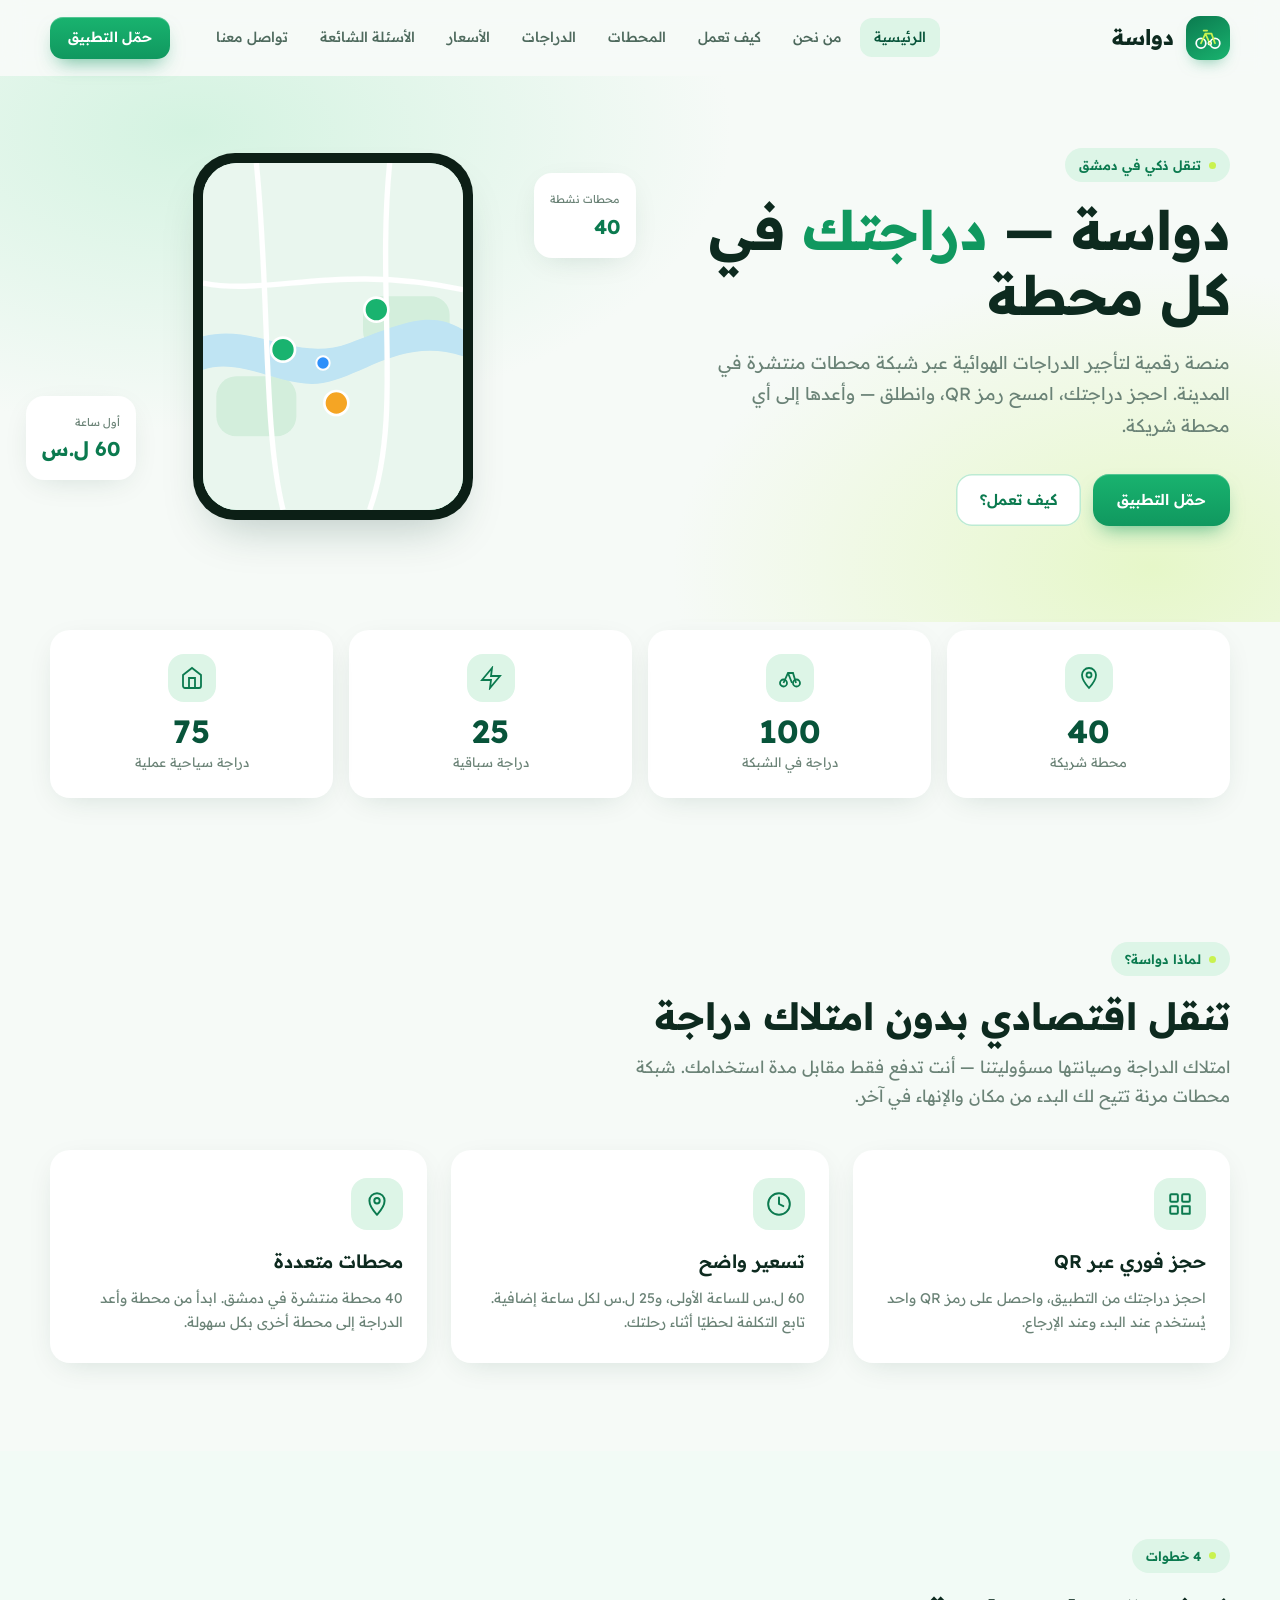
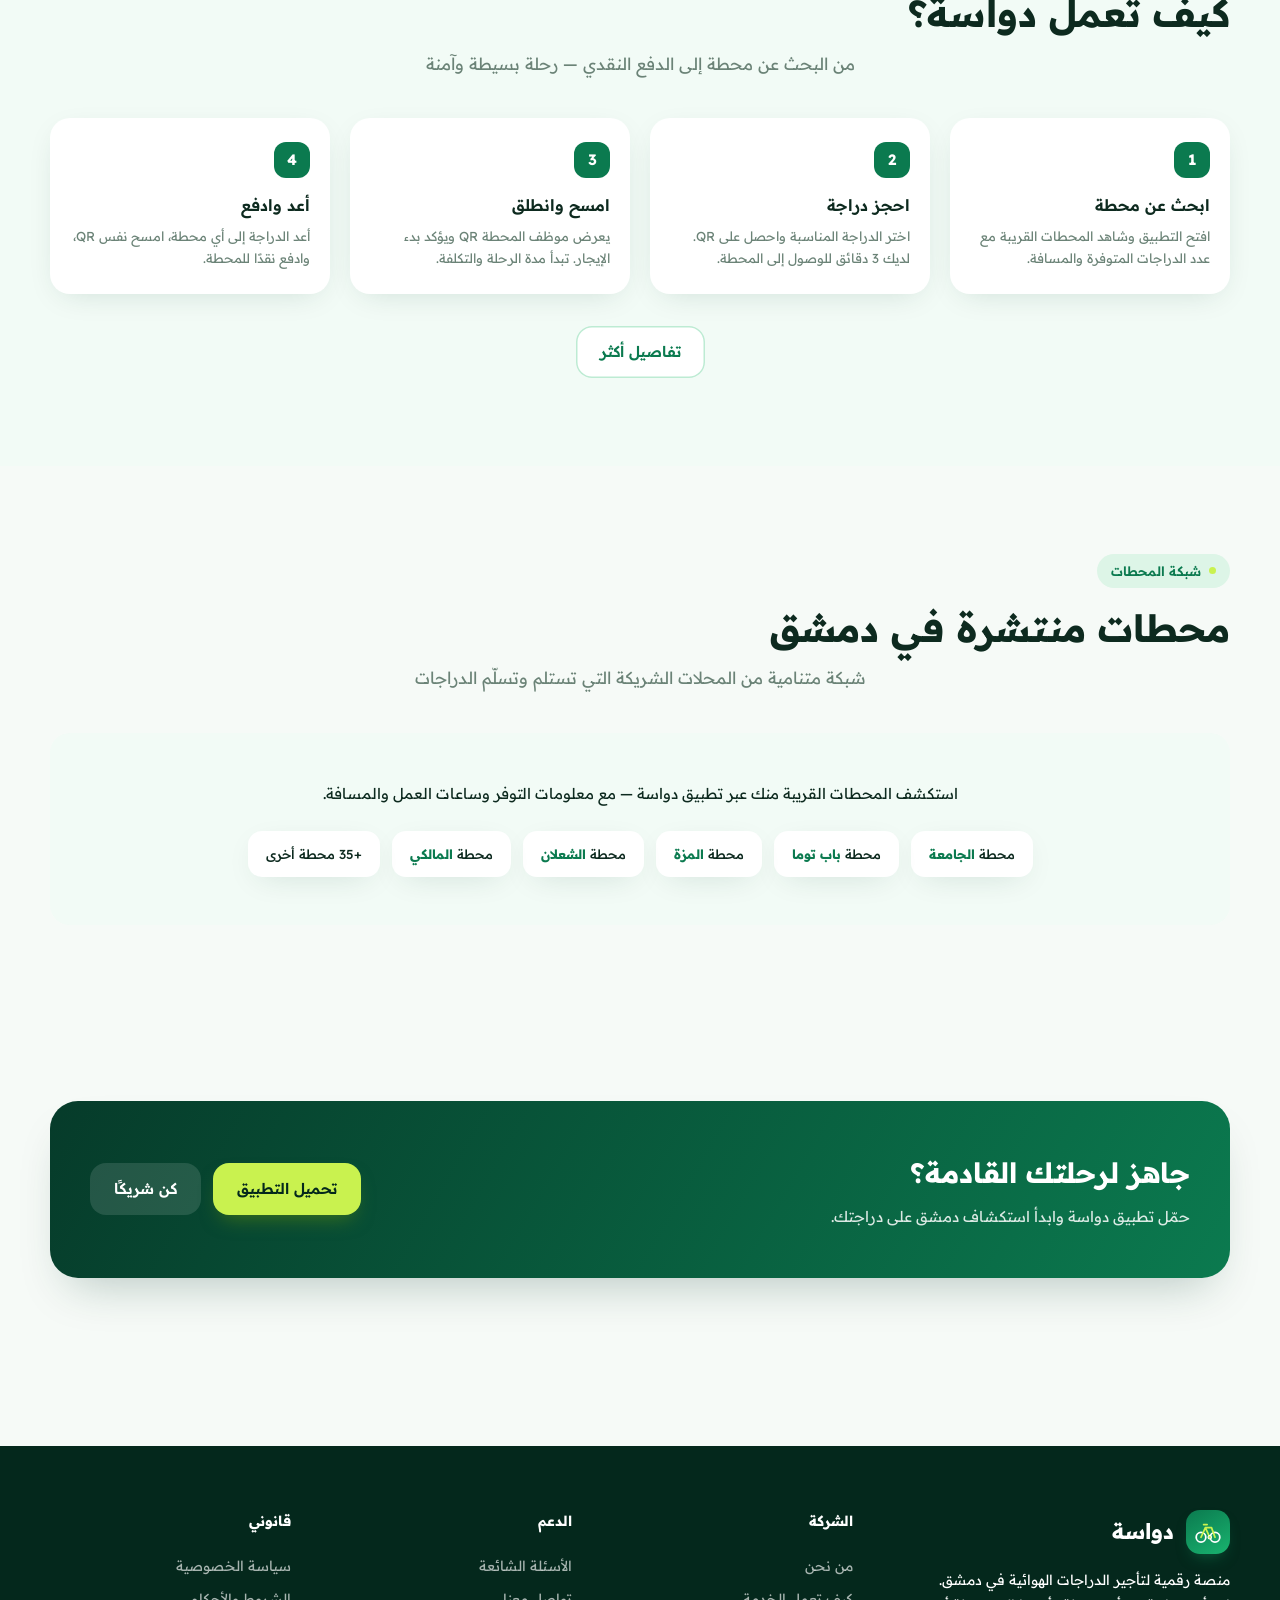
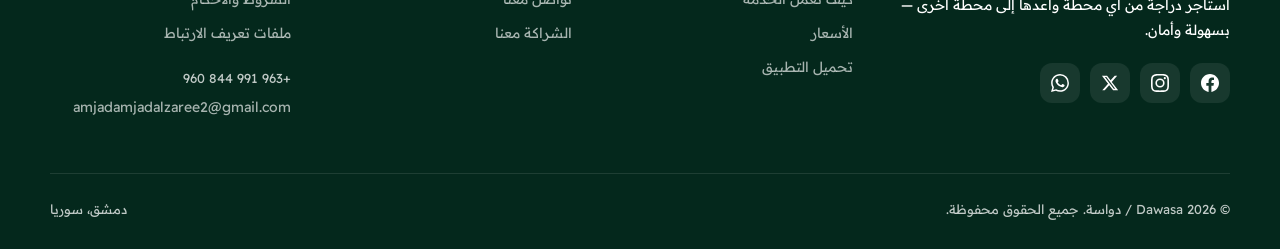
==== index.html @ e288b3dc "feat: bootstrap Dawasa official website - Initialize project structure and tooling - Add base layout" ====
<!DOCTYPE html>
<html lang="ar" dir="rtl">
<head>
<meta charset="UTF-8">
<meta name="viewport" content="width=device-width, initial-scale=1">
<meta name="description" content="دواسة — منصة تأجير الدراجات الهوائية في دمشق. استأجر دراجة من أي محطة وأعدها إلى محطة أخرى.">
<title>دواسة | تأجير الدراجات الهوائية في دمشق</title>
<link rel="preconnect" href="https://fonts.googleapis.com">
<link rel="preconnect" href="https://fonts.gstatic.com" crossorigin>
<link href="https://fonts.googleapis.com/css2?family=Readex+Pro:wght@300;400;500;600;700&display=swap" rel="stylesheet">
<link rel="stylesheet" href="css/style.css">
</head>
<body>
<header class="site-header" id="site-header"></header>
<main>
  <section class="hero">
    <div class="container hero-grid">
      <div>
        <span class="eyebrow"><span class="dot"></span>تنقل ذكي في دمشق</span>
        <h1>دواسة — <em>دراجتك</em> في كل محطة</h1>
        <p class="hero-lead">منصة رقمية لتأجير الدراجات الهوائية عبر شبكة محطات منتشرة في المدينة. احجز دراجتك، امسح رمز QR، وانطلق — وأعدها إلى أي محطة شريكة.</p>
        <div class="btn-group">
          <a href="download.html" class="btn">حمّل التطبيق</a>
          <a href="how-it-works.html" class="btn ghost">كيف تعمل؟</a>
        </div>
      </div>
      <div class="hero-visual">
        <div class="phone-mock">
          <div class="phone-screen">
            <div class="map-preview">
              <svg viewBox="0 0 390 520" preserveAspectRatio="xMidYMid slice">
                <rect width="390" height="520" fill="#E9F6EE"/>
                <g fill="#D3EEDC"><rect x="20" y="320" width="120" height="90" rx="30"/><rect x="240" y="200" width="130" height="80" rx="28"/></g>
                <path d="M0 260 C80 240 140 300 220 270 S340 220 390 250 L390 290 C300 260 240 320 180 330 S60 290 0 310Z" fill="#BFE4F3"/>
                <g stroke="#fff" stroke-width="8" fill="none"><path d="M0 180 C100 200 200 150 390 190"/><path d="M80 0 C100 200 90 400 120 520"/><path d="M280 0 C260 200 300 380 250 520"/></g>
                <circle cx="120" cy="280" r="18" fill="#19B36F" stroke="#fff" stroke-width="4"/>
                <circle cx="260" cy="220" r="18" fill="#19B36F" stroke="#fff" stroke-width="4"/>
                <circle cx="200" cy="360" r="18" fill="#F5A524" stroke="#fff" stroke-width="4"/>
                <circle cx="180" cy="300" r="10" fill="#2E90FA" stroke="#fff" stroke-width="3"/>
              </svg>
            </div>
          </div>
        </div>
        <div class="hero-float top"><small>محطات نشطة</small><b>40</b></div>
        <div class="hero-float bot"><small>أول ساعة</small><b>60 ل.س</b></div>
      </div>
    </div>
  </section>

  <section class="section-sm">
    <div class="container stats-strip">
      <div class="stat-card">
        <div class="ic"><svg viewBox="0 0 24 24"><path d="M12 2C8.13 2 5 5.13 5 9c0 5.25 7 13 7 13s7-7.75 7-13c0-3.87-3.13-7-7-7z"/><circle cx="12" cy="9" r="2.5"/></svg></div>
        <b>40</b><span>محطة شريكة</span>
      </div>
      <div class="stat-card">
        <div class="ic"><svg viewBox="0 0 24 24"><circle cx="5.5" cy="17" r="3.5"/><circle cx="18.5" cy="17" r="3.5"/><path d="M5.5 17 10 7h5l3 10M10 7l4 10"/></svg></div>
        <b>100</b><span>دراجة في الشبكة</span>
      </div>
      <div class="stat-card">
        <div class="ic"><svg viewBox="0 0 24 24"><path d="M13 2 3 14h9l-1 8 10-12h-9l1-8z"/></svg></div>
        <b>25</b><span>دراجة سباقية</span>
      </div>
      <div class="stat-card">
        <div class="ic"><svg viewBox="0 0 24 24"><path d="M3 9l9-7 9 7v11a2 2 0 0 1-2 2H5a2 2 0 0 1-2-2z"/><polyline points="9 22 9 12 15 12 15 22"/></svg></div>
        <b>75</b><span>دراجة سياحية عملية</span>
      </div>
    </div>
  </section>

  <section class="section">
    <div class="container">
      <div class="eyebrow"><span class="dot"></span>لماذا دواسة؟</div>
      <h2 class="section-title">تنقل اقتصادي بدون امتلاك دراجة</h2>
      <p class="section-sub">امتلاك الدراجة وصيانتها مسؤوليتنا — أنت تدفع فقط مقابل مدة استخدامك. شبكة محطات مرنة تتيح لك البدء من مكان والإنهاء في آخر.</p>
      <div class="grid-3">
        <div class="card">
          <div class="ic"><svg viewBox="0 0 24 24"><rect x="3" y="3" width="7" height="7" rx="1"/><rect x="14" y="3" width="7" height="7" rx="1"/><rect x="3" y="14" width="7" height="7" rx="1"/><path d="M14 14h7v7h-7z"/></svg></div>
          <h3>حجز فوري عبر QR</h3>
          <p>احجز دراجتك من التطبيق، واحصل على رمز QR واحد يُستخدم عند البدء وعند الإرجاع.</p>
        </div>
        <div class="card">
          <div class="ic"><svg viewBox="0 0 24 24"><circle cx="12" cy="12" r="10"/><path d="M12 6v6l4 2"/></svg></div>
          <h3>تسعير واضح</h3>
          <p>60 ل.س للساعة الأولى، و25 ل.س لكل ساعة إضافية. تابع التكلفة لحظيًا أثناء رحلتك.</p>
        </div>
        <div class="card">
          <div class="ic"><svg viewBox="0 0 24 24"><path d="M12 2C8.13 2 5 5.13 5 9c0 5.25 7 13 7 13s7-7.75 7-13c0-3.87-3.13-7-7-7z"/><circle cx="12" cy="9" r="2.5"/></svg></div>
          <h3>محطات متعددة</h3>
          <p>40 محطة منتشرة في دمشق. ابدأ من محطة وأعد الدراجة إلى محطة أخرى بكل سهولة.</p>
        </div>
      </div>
    </div>
  </section>

  <section class="section" style="background:var(--g50)">
    <div class="container">
      <div class="eyebrow"><span class="dot"></span>4 خطوات</div>
      <h2 class="section-title">كيف تعمل دواسة؟</h2>
      <p class="section-sub center">من البحث عن محطة إلى الدفع النقدي — رحلة بسيطة وآمنة</p>
      <div class="steps">
        <div class="step"><h3>ابحث عن محطة</h3><p>افتح التطبيق وشاهد المحطات القريبة مع عدد الدراجات المتوفرة والمسافة.</p></div>
        <div class="step"><h3>احجز دراجة</h3><p>اختر الدراجة المناسبة واحصل على QR. لديك 3 دقائق للوصول إلى المحطة.</p></div>
        <div class="step"><h3>امسح وانطلق</h3><p>يعرض موظف المحطة QR ويؤكد بدء الإيجار. تبدأ مدة الرحلة والتكلفة.</p></div>
        <div class="step"><h3>أعد وادفع</h3><p>أعد الدراجة إلى أي محطة، امسح نفس QR، وادفع نقدًا للمحطة.</p></div>
      </div>
      <p style="text-align:center;margin-top:32px"><a href="how-it-works.html" class="btn ghost">تفاصيل أكثر</a></p>
    </div>
  </section>

  <section class="section">
    <div class="container">
      <div class="eyebrow"><span class="dot"></span>شبكة المحطات</div>
      <h2 class="section-title">محطات منتشرة في دمشق</h2>
      <p class="section-sub center">شبكة متنامية من المحلات الشريكة التي تستلم وتسلّم الدراجات</p>
      <div class="map-section">
        <p>استكشف المحطات القريبة منك عبر تطبيق دواسة — مع معلومات التوفر وساعات العمل والمسافة.</p>
        <div class="map-dots">
          <span class="map-dot">محطة <b>الجامعة</b></span>
          <span class="map-dot">محطة <b>باب توما</b></span>
          <span class="map-dot">محطة <b>المزة</b></span>
          <span class="map-dot">محطة <b>الشعلان</b></span>
          <span class="map-dot">محطة <b>المالكي</b></span>
          <span class="map-dot">+35 محطة أخرى</span>
        </div>
      </div>
    </div>
  </section>

  <section class="section">
    <div class="container">
      <div class="cta-band">
        <div>
          <h2>جاهز لرحلتك القادمة؟</h2>
          <p>حمّل تطبيق دواسة وابدأ استكشاف دمشق على دراجتك.</p>
        </div>
        <div class="btn-group">
          <a href="download.html" class="btn lime">تحميل التطبيق</a>
          <a href="partnership.html" class="btn ghost" style="background:rgba(255,255,255,0.12);color:#fff;box-shadow:none">كن شريكًا</a>
        </div>
      </div>
    </div>
  </section>
</main>
<footer class="site-footer" id="site-footer"></footer>
<script src="js/main.js"></script>
</body>
</html>
---- css/style.css ----
/* Dawasa — Corporate Website */
:root {
  --g950: #04281C;
  --g900: #063B2A;
  --g800: #08543A;
  --g700: #0B7A4F;
  --g600: #10985F;
  --g500: #19B36F;
  --g400: #4CCB92;
  --g200: #BDEBD3;
  --g100: #DDF5E7;
  --g50: #F2FBF6;
  --lime: #C9F24F;
  --ink: #0D2A1F;
  --mut: #6B8377;
  --line: #E2EEE7;
  --bg: #F6FAF7;
  --card: #fff;
  --amber: #F5A524;
  --amber-bg: #FFF4DD;
  --red: #E5484D;
  --shadow: 0 8px 32px -12px rgba(6, 59, 42, 0.18);
  --shadow-lg: 0 24px 48px -20px rgba(6, 59, 42, 0.28);
  --ease: cubic-bezier(0.2, 0.8, 0.2, 1);
  --header-h: 76px;
  --max: 1180px;
  --radius: 20px;
}

*, *::before, *::after { box-sizing: border-box; margin: 0; padding: 0; }
html { scroll-behavior: smooth; }
body {
  font-family: 'Readex Pro', 'Segoe UI', Tahoma, sans-serif;
  color: var(--ink);
  background: var(--bg);
  line-height: 1.7;
  font-size: 15px;
  overflow-x: hidden;
}
img, svg { display: block; max-width: 100%; }
a { color: var(--g700); text-decoration: none; transition: color 0.2s; }
a:hover { color: var(--g500); }
button, input, select, textarea { font: inherit; color: inherit; }
button { border: 0; background: none; cursor: pointer; }
:focus-visible { outline: 2px solid var(--g500); outline-offset: 2px; }

.container { width: min(var(--max), calc(100% - 40px)); margin-inline: auto; }
.section { padding: 88px 0; }
.section-sm { padding: 56px 0; }
.section-title { font-size: clamp(1.75rem, 4vw, 2.35rem); font-weight: 700; margin-bottom: 12px; line-height: 1.3; }
.section-sub { color: var(--mut); font-size: 1.05rem; max-width: 620px; margin-bottom: 40px; }
.section-sub.center { margin-inline: auto; text-align: center; }
.eyebrow {
  display: inline-flex; align-items: center; gap: 8px;
  font-size: 13px; font-weight: 600; color: var(--g700);
  background: var(--g100); padding: 6px 14px; border-radius: 99px; margin-bottom: 16px;
}
.eyebrow .dot { width: 7px; height: 7px; border-radius: 50%; background: var(--lime); }

/* Buttons */
.btn {
  display: inline-flex; align-items: center; justify-content: center; gap: 8px;
  height: 52px; padding: 0 24px; border-radius: 16px;
  background: linear-gradient(180deg, var(--g500), var(--g600));
  color: #fff; font-weight: 600; font-size: 15px;
  box-shadow: 0 10px 20px -8px rgba(16, 152, 95, 0.65), inset 0 1px 0 rgba(255,255,255,0.25);
  transition: transform 0.15s var(--ease), filter 0.2s;
  white-space: nowrap;
}
.btn:hover { filter: brightness(1.05); color: #fff; }
.btn:active { transform: scale(0.97); }
.btn.ghost {
  background: #fff; color: var(--g700);
  box-shadow: inset 0 0 0 1.5px var(--g200);
}
.btn.lime { background: var(--lime); color: var(--g950); box-shadow: 0 10px 20px -8px rgba(120,160,0,0.5); }
.btn.sm { height: 42px; padding: 0 18px; font-size: 14px; border-radius: 13px; }
.btn-group { display: flex; flex-wrap: wrap; gap: 12px; }

/* Header */
.site-header {
  position: fixed; top: 0; left: 0; right: 0; z-index: 100;
  height: var(--header-h);
  background: rgba(246, 250, 247, 0.88);
  backdrop-filter: blur(12px);
  border-bottom: 1px solid transparent;
  transition: border-color 0.3s, box-shadow 0.3s;
}
.site-header.scrolled { border-color: var(--line); box-shadow: var(--shadow); }
.header-inner {
  height: 100%; display: flex; align-items: center; gap: 24px;
}
.brand { display: flex; align-items: center; gap: 12px; color: var(--ink); font-weight: 700; font-size: 1.35rem; flex-shrink: 0; }
.brand:hover { color: var(--ink); }
.brand-icon {
  width: 44px; height: 44px; border-radius: 14px;
  background: linear-gradient(150deg, var(--g700), var(--g500));
  display: grid; place-items: center;
  box-shadow: 0 8px 16px -8px rgba(16, 152, 95, 0.6);
}
.brand-icon svg { width: 28px; height: 28px; }
.nav { display: flex; align-items: center; gap: 4px; margin-inline-start: auto; }
.nav a {
  padding: 8px 14px; border-radius: 12px; font-size: 14px; font-weight: 500; color: #4E6A5D;
  transition: background 0.2s, color 0.2s;
}
.nav a:hover, .nav a.active { background: var(--g100); color: var(--g800); }
.header-cta { margin-inline-start: 8px; }
.menu-toggle {
  display: none; width: 44px; height: 44px; border-radius: 12px;
  align-items: center; justify-content: center; color: var(--g700);
  margin-inline-start: auto;
}
.menu-toggle svg { width: 24px; height: 24px; stroke: currentColor; fill: none; stroke-width: 2; stroke-linecap: round; }

.mobile-nav {
  display: none; position: fixed; inset: 0; z-index: 99;
  background: rgba(4, 40, 28, 0.45); backdrop-filter: blur(4px);
  opacity: 0; pointer-events: none; transition: opacity 0.3s;
}
.mobile-nav.open { opacity: 1; pointer-events: auto; }
.mobile-panel {
  position: absolute; top: 0; inset-inline-end: 0; width: min(320px, 88vw); height: 100%;
  background: #fff; padding: 24px; overflow-y: auto;
  transform: translateX(100%); transition: transform 0.35s var(--ease);
  box-shadow: var(--shadow-lg);
}
[dir="rtl"] .mobile-panel { transform: translateX(-100%); }
.mobile-nav.open .mobile-panel { transform: none; }
.mobile-panel a {
  display: block; padding: 14px 12px; border-radius: 12px;
  font-weight: 500; color: var(--ink); border-bottom: 1px solid var(--line);
}
.mobile-panel a:hover { background: var(--g50); }
.mobile-panel .btn { width: 100%; margin-top: 20px; }

main { padding-top: var(--header-h); min-height: calc(100vh - 320px); }

/* Hero */
.hero {
  position: relative; overflow: hidden;
  padding: 72px 0 96px;
  background:
    radial-gradient(900px 500px at 15% 10%, #D4F3E1 0, transparent 60%),
    radial-gradient(800px 500px at 90% 90%, #E6F7C9 0, transparent 60%),
    var(--bg);
}
.hero-grid { display: grid; grid-template-columns: 1fr 1fr; gap: 48px; align-items: center; }
.hero h1 {
  font-size: clamp(2.2rem, 5vw, 3.4rem); font-weight: 700; line-height: 1.2;
  margin-bottom: 18px;
}
.hero h1 em { font-style: normal; color: var(--g600); }
.hero-lead { font-size: 1.1rem; color: var(--mut); margin-bottom: 32px; max-width: 520px; line-height: 1.8; }
.hero-visual { position: relative; display: flex; justify-content: center; }
.phone-mock {
  width: 280px; padding: 10px; background: #0c1f16; border-radius: 42px;
  box-shadow: var(--shadow-lg);
}
.phone-screen {
  border-radius: 34px; overflow: hidden; aspect-ratio: 390/520;
  background: linear-gradient(165deg, var(--g900), var(--g600));
  color: #fff; padding: 28px 22px; position: relative;
}
.phone-screen .map-preview {
  position: absolute; inset: 0;
  background: #E7F5EC;
}
.phone-screen .map-preview svg { width: 100%; height: 100%; }
.hero-float {
  position: absolute; background: #fff; border-radius: 18px; padding: 14px 16px;
  box-shadow: var(--shadow); font-size: 13px;
}
.hero-float.top { top: 20px; inset-inline-start: -20px; }
.hero-float.bot { bottom: 40px; inset-inline-end: -24px; }
.hero-float b { display: block; font-size: 20px; color: var(--g700); }
.hero-float small { color: var(--mut); }

/* Stats strip */
.stats-strip {
  display: grid; grid-template-columns: repeat(4, 1fr); gap: 16px;
  margin-top: -48px; position: relative; z-index: 2;
}
.stat-card {
  background: #fff; border-radius: var(--radius); padding: 24px 20px;
  box-shadow: var(--shadow); text-align: center;
}
.stat-card .ic {
  width: 48px; height: 48px; border-radius: 16px; margin: 0 auto 12px;
  background: var(--g100); color: var(--g700);
  display: grid; place-items: center;
}
.stat-card .ic svg { width: 24px; height: 24px; stroke: currentColor; fill: none; stroke-width: 1.8; }
.stat-card b { display: block; font-size: 2rem; font-weight: 700; color: var(--g800); line-height: 1.1; }
.stat-card span { font-size: 13px; color: var(--mut); }

/* Cards & grids */
.grid-2 { display: grid; grid-template-columns: repeat(2, 1fr); gap: 24px; }
.grid-3 { display: grid; grid-template-columns: repeat(3, 1fr); gap: 24px; }
.grid-4 { display: grid; grid-template-columns: repeat(4, 1fr); gap: 20px; }
.card {
  background: var(--card); border-radius: var(--radius); padding: 28px 24px;
  box-shadow: var(--shadow); transition: transform 0.25s var(--ease), box-shadow 0.25s;
}
.card:hover { transform: translateY(-4px); box-shadow: var(--shadow-lg); }
.card .ic {
  width: 52px; height: 52px; border-radius: 16px; margin-bottom: 16px;
  background: var(--g100); color: var(--g700);
  display: grid; place-items: center;
}
.card .ic svg { width: 26px; height: 26px; stroke: currentColor; fill: none; stroke-width: 1.8; stroke-linecap: round; stroke-linejoin: round; }
.card h3 { font-size: 1.15rem; font-weight: 600; margin-bottom: 8px; }
.card p { color: var(--mut); font-size: 14px; line-height: 1.75; }

/* Steps */
.steps { display: grid; grid-template-columns: repeat(4, 1fr); gap: 20px; counter-reset: step; }
.step {
  position: relative; padding: 24px 20px; background: #fff;
  border-radius: var(--radius); box-shadow: var(--shadow);
}
.step::before {
  counter-increment: step; content: counter(step);
  width: 36px; height: 36px; border-radius: 12px;
  background: var(--g700); color: #fff; font-weight: 700;
  display: grid; place-items: center; margin-bottom: 14px; font-size: 15px;
}
.step h3 { font-size: 1rem; font-weight: 600; margin-bottom: 6px; }
.step p { font-size: 13px; color: var(--mut); line-height: 1.7; }

/* Pricing */
.price-hero {
  background: linear-gradient(155deg, var(--g900), var(--g700) 62%, var(--g500));
  color: #fff; border-radius: 28px; padding: 48px 40px;
  display: grid; grid-template-columns: 1fr 1fr; gap: 40px; align-items: center;
  box-shadow: var(--shadow-lg); margin-bottom: 40px;
}
.price-hero h2 { font-size: 2rem; margin-bottom: 12px; }
.price-hero p { opacity: 0.85; line-height: 1.8; }
.price-boxes { display: flex; gap: 16px; }
.price-box {
  flex: 1; background: rgba(255,255,255,0.12); border-radius: 20px;
  padding: 24px 20px; backdrop-filter: blur(6px); text-align: center;
}
.price-box small { opacity: 0.8; font-size: 13px; }
.price-box b { display: block; font-size: 2.5rem; font-weight: 700; margin-top: 4px; }
.price-box b span { font-size: 14px; font-weight: 500; opacity: 0.85; }
.price-table { width: 100%; border-collapse: collapse; background: #fff; border-radius: var(--radius); overflow: hidden; box-shadow: var(--shadow); }
.price-table th, .price-table td { padding: 16px 20px; text-align: start; border-bottom: 1px solid var(--line); }
.price-table th { background: var(--g50); font-size: 13px; color: var(--mut); font-weight: 500; }
.price-table tr:last-child td { border-bottom: 0; }

/* FAQ */
.faq-list { max-width: 780px; margin: 0 auto; }
.faq-item { background: #fff; border-radius: 16px; margin-bottom: 12px; box-shadow: var(--shadow); overflow: hidden; }
.faq-q {
  width: 100%; display: flex; justify-content: space-between; align-items: center; gap: 16px;
  padding: 20px 22px; text-align: start; font-weight: 600; font-size: 15px;
}
.faq-q svg { width: 20px; height: 20px; flex-shrink: 0; stroke: var(--g600); fill: none; stroke-width: 2; transition: transform 0.3s; }
.faq-item.open .faq-q svg { transform: rotate(180deg); }
.faq-a { max-height: 0; overflow: hidden; transition: max-height 0.35s var(--ease); }
.faq-a-inner { padding: 0 22px 20px; color: var(--mut); font-size: 14px; line-height: 1.8; }
.faq-item.open .faq-a { max-height: 400px; }

/* Forms */
.form-card { background: #fff; border-radius: var(--radius); padding: 32px; box-shadow: var(--shadow); }
.field { margin-bottom: 16px; }
.field label { display: block; font-size: 13px; color: var(--mut); margin-bottom: 6px; font-weight: 500; }
.field input, .field select, .field textarea {
  width: 100%; height: 50px; border: 1.5px solid var(--line); border-radius: 14px;
  padding: 0 14px; background: #fff; outline: none; transition: border-color 0.2s, box-shadow 0.2s;
}
.field textarea { height: 120px; padding: 12px 14px; resize: vertical; }
.field input:focus, .field select:focus, .field textarea:focus {
  border-color: var(--g500); box-shadow: 0 0 0 4px rgba(25, 179, 111, 0.12);
}
.field.err input, .field.err textarea, .field.err select { border-color: var(--red); }
.field .err-msg { font-size: 12px; color: var(--red); margin-top: 4px; display: none; }
.field.err .err-msg { display: block; }
.form-row { display: grid; grid-template-columns: 1fr 1fr; gap: 16px; }

/* Legal / prose */
.prose { max-width: 820px; margin: 0 auto; }
.prose h1 { font-size: 2rem; margin-bottom: 8px; }
.prose .meta { color: var(--mut); font-size: 14px; margin-bottom: 32px; }
.prose h2 { font-size: 1.25rem; margin: 32px 0 12px; color: var(--g800); }
.prose h3 { font-size: 1.05rem; margin: 20px 0 8px; }
.prose p, .prose li { color: var(--mut); line-height: 1.85; margin-bottom: 12px; }
.prose ul, .prose ol { padding-inline-start: 24px; margin-bottom: 16px; }
.prose a { text-decoration: underline; }
.lang-toggle {
  display: inline-flex; gap: 4px; background: var(--g100); padding: 4px;
  border-radius: 12px; margin-bottom: 24px;
}
.lang-toggle button {
  padding: 8px 16px; border-radius: 10px; font-size: 13px; font-weight: 600; color: var(--mut);
}
.lang-toggle button.on { background: #fff; color: var(--g800); box-shadow: var(--shadow); }
.prose[hidden] { display: none !important; }

/* Page hero (inner pages) */
.page-hero {
  padding: 56px 0 48px;
  background: linear-gradient(160deg, var(--g900), var(--g700) 70%, var(--g500));
  color: #fff; text-align: center;
}
.page-hero h1 { font-size: clamp(1.8rem, 4vw, 2.6rem); margin-bottom: 10px; }
.page-hero p { opacity: 0.85; max-width: 560px; margin: 0 auto; }

/* CTA band */
.cta-band {
  background: linear-gradient(120deg, var(--g900), var(--g700));
  color: #fff; border-radius: 28px; padding: 48px 40px;
  display: flex; align-items: center; justify-content: space-between; gap: 32px;
  box-shadow: var(--shadow-lg);
}
.cta-band h2 { font-size: 1.75rem; margin-bottom: 8px; }
.cta-band p { opacity: 0.85; }

/* Bike types */
.bike-card { text-align: center; }
.bike-card .bike-art {
  height: 160px; display: grid; place-items: center; margin-bottom: 16px;
  background: var(--g50); border-radius: 18px;
}
.bike-card .tag {
  display: inline-block; font-size: 12px; font-weight: 600;
  padding: 4px 12px; border-radius: 99px; background: var(--g100); color: var(--g700);
  margin-bottom: 8px;
}

/* Download */
.store-btns { display: flex; flex-wrap: wrap; gap: 14px; justify-content: center; }
.store-btn {
  display: inline-flex; align-items: center; gap: 12px;
  background: var(--g950); color: #fff; padding: 12px 22px; border-radius: 16px;
  transition: transform 0.15s, filter 0.2s;
}
.store-btn:hover { color: #fff; filter: brightness(1.1); transform: translateY(-2px); }
.store-btn svg { width: 28px; height: 28px; fill: currentColor; }
.store-btn small { display: block; font-size: 11px; opacity: 0.75; }
.store-btn b { display: block; font-size: 15px; }
.qr-box {
  width: 180px; height: 180px; margin: 0 auto 16px;
  background: #fff; border-radius: 20px; padding: 16px; box-shadow: var(--shadow);
}

/* Footer */
.site-footer {
  background: var(--g950); color: rgba(255,255,255,0.75);
  padding: 64px 0 28px; margin-top: 80px;
}
.footer-grid { display: grid; grid-template-columns: 1.4fr repeat(3, 1fr); gap: 40px; margin-bottom: 48px; }
.footer-brand { color: #fff; }
.footer-brand .brand { color: #fff; margin-bottom: 14px; }
.footer-brand p { font-size: 14px; line-height: 1.8; margin-bottom: 20px; }
.social { display: flex; gap: 10px; }
.social a {
  width: 40px; height: 40px; border-radius: 12px;
  background: rgba(255,255,255,0.08); color: #fff;
  display: grid; place-items: center; transition: background 0.2s;
}
.social a:hover { background: var(--g600); color: #fff; }
.social svg { width: 18px; height: 18px; fill: currentColor; }
.footer-col h4 { color: #fff; font-size: 14px; margin-bottom: 16px; }
.footer-col a {
  display: block; font-size: 14px; color: rgba(255,255,255,0.65);
  padding: 5px 0; transition: color 0.2s;
}
.footer-col a:hover { color: var(--lime); }
.footer-bottom {
  border-top: 1px solid rgba(255,255,255,0.1); padding-top: 24px;
  display: flex; justify-content: space-between; align-items: center; gap: 16px;
  font-size: 13px; flex-wrap: wrap;
}

/* Notice */
.notice {
  display: flex; gap: 12px; align-items: flex-start;
  padding: 14px 16px; border-radius: 14px; font-size: 14px; line-height: 1.7;
  background: var(--amber-bg); color: #7A4D00; margin-bottom: 20px;
}
.notice.green { background: var(--g100); color: var(--g800); }
.notice svg { width: 20px; height: 20px; flex-shrink: 0; stroke: currentColor; fill: none; stroke-width: 2; margin-top: 2px; }

/* Map placeholder */
.map-section { background: var(--g50); border-radius: var(--radius); padding: 48px 32px; text-align: center; }
.map-dots { display: flex; flex-wrap: wrap; gap: 12px; justify-content: center; margin-top: 24px; }
.map-dot {
  background: #fff; border-radius: 14px; padding: 12px 18px;
  box-shadow: var(--shadow); font-size: 13px; font-weight: 500;
}
.map-dot b { color: var(--g700); }

@media (max-width: 1024px) {
  .hero-grid, .price-hero, .grid-3, .grid-4, .steps, .stats-strip { grid-template-columns: repeat(2, 1fr); }
  .footer-grid { grid-template-columns: repeat(2, 1fr); }
}
@media (max-width: 768px) {
  .section { padding: 64px 0; }
  .nav, .header-cta { display: none; }
  .menu-toggle { display: flex; }
  .mobile-nav { display: block; }
  .hero-grid, .grid-2, .grid-3, .grid-4, .steps, .stats-strip, .price-hero, .footer-grid, .form-row, .cta-band { grid-template-columns: 1fr; flex-direction: column; text-align: center; }
  .hero-lead { margin-inline: auto; }
  .btn-group { justify-content: center; }
  .hero-float { display: none; }
  .price-boxes { flex-direction: column; }
}
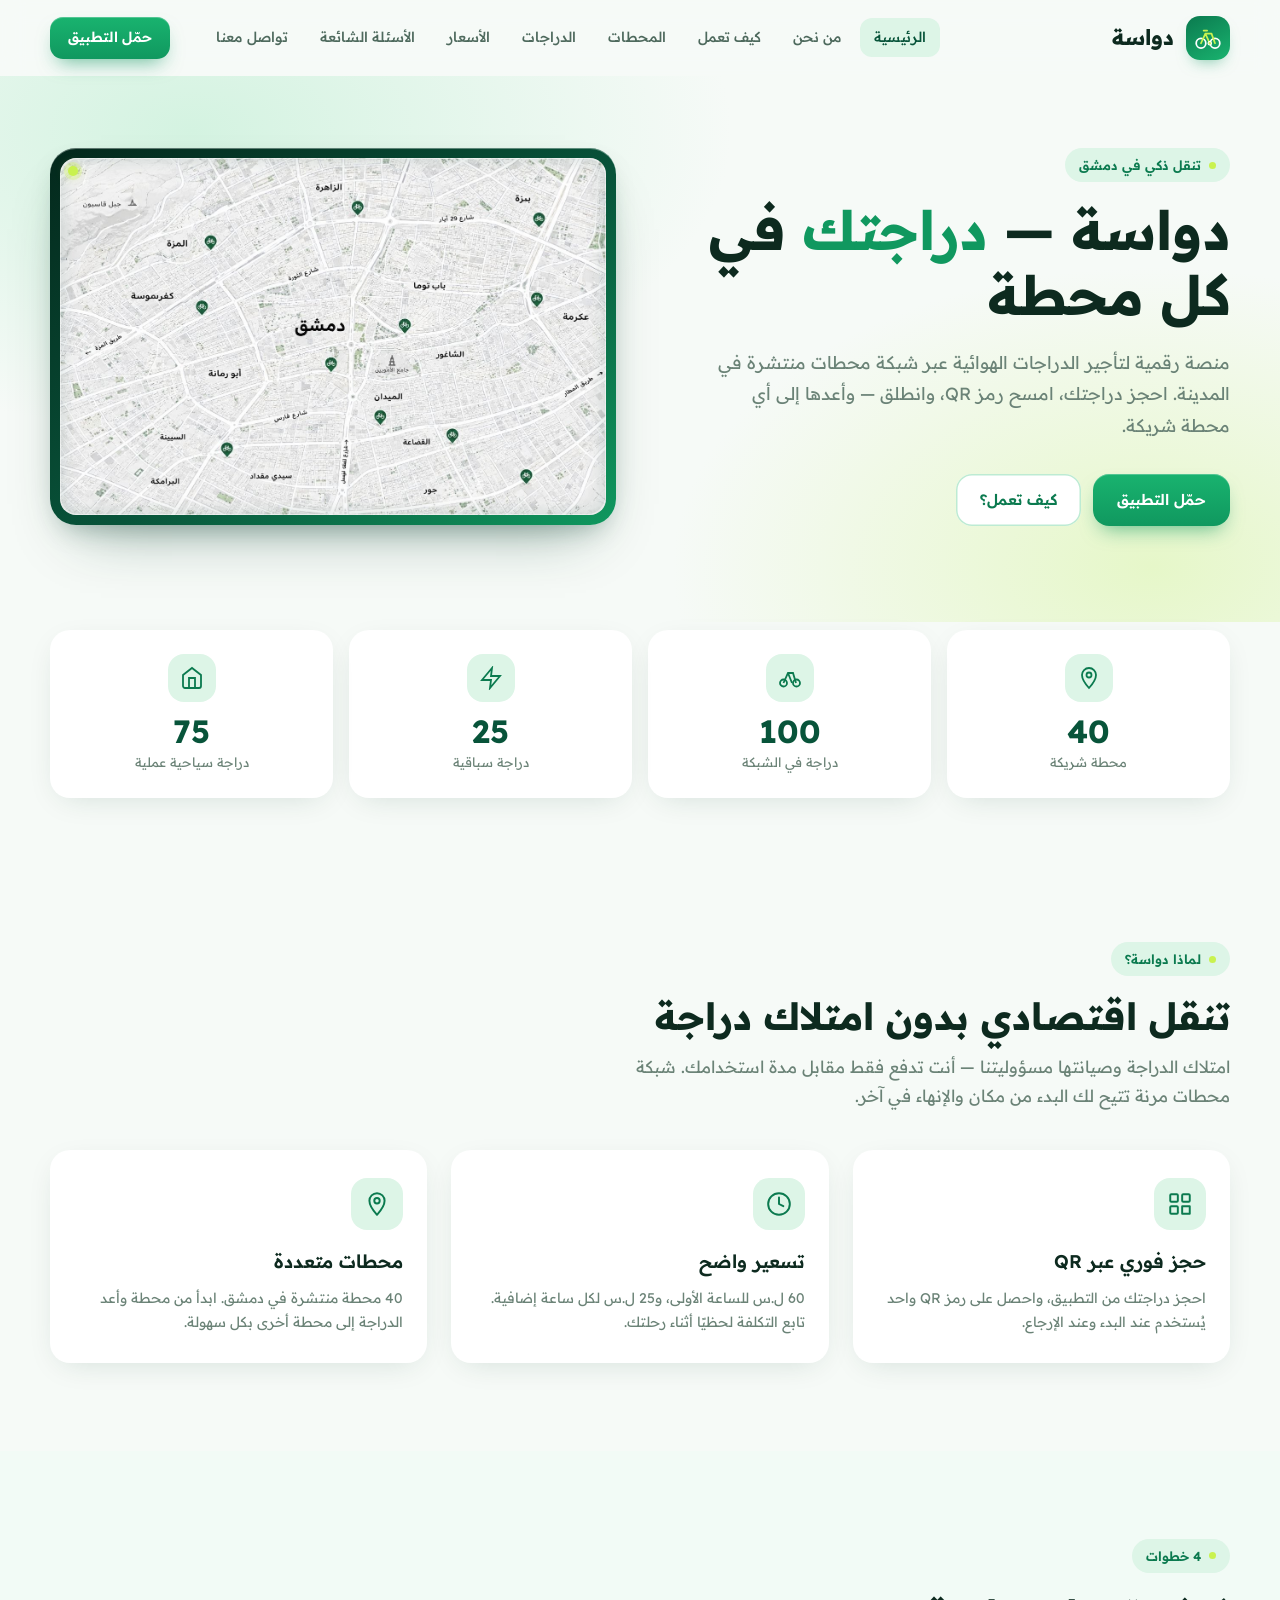
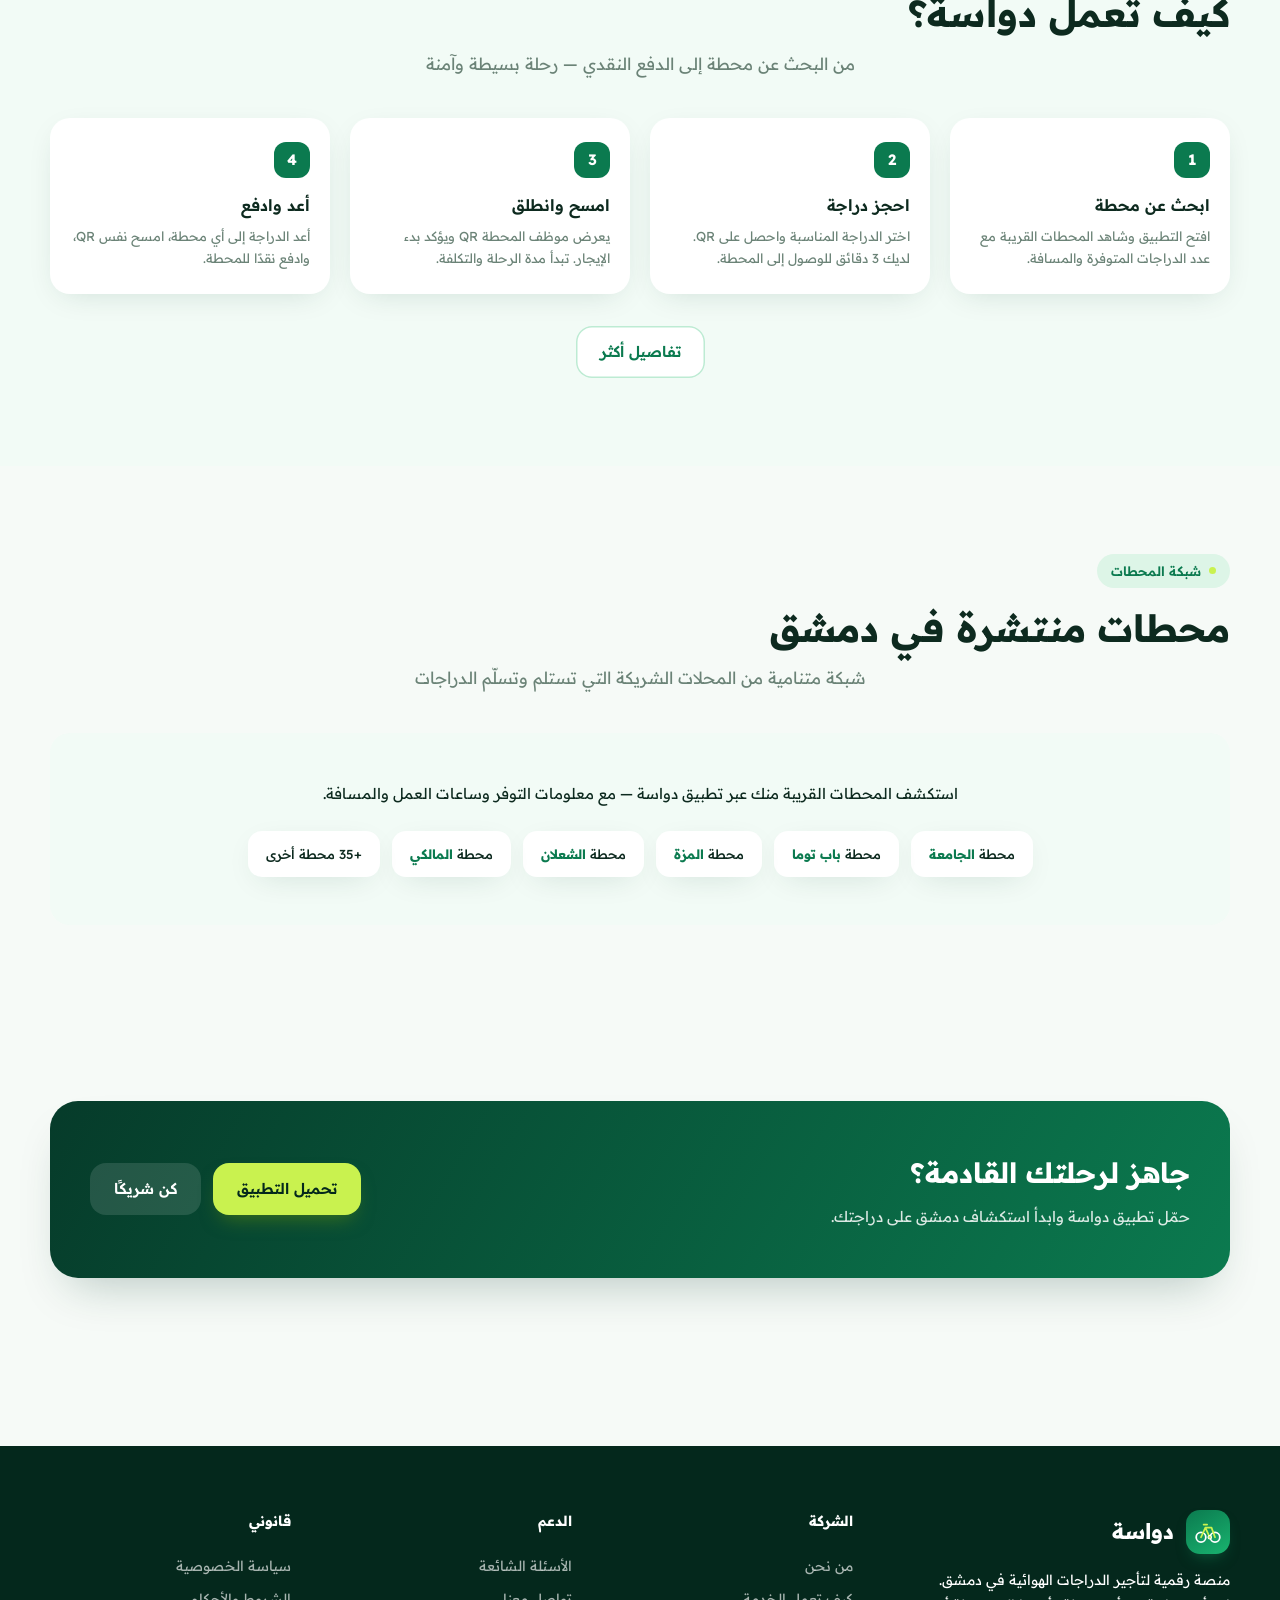
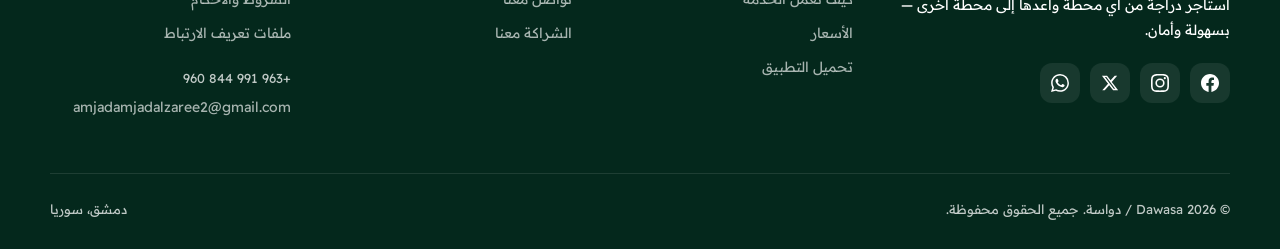
==== commit 7d3875dd: "feat(hero): replace phone mockup with landscape map frame (3:2), use damascus-map.jpg" ====
--- a/index.html
+++ b/index.html
@@ -25,24 +25,13 @@
         </div>
       </div>
       <div class="hero-visual">
-        <div class="phone-mock">
-          <div class="phone-screen">
-            <div class="map-preview">
-              <svg viewBox="0 0 390 520" preserveAspectRatio="xMidYMid slice">
-                <rect width="390" height="520" fill="#E9F6EE"/>
-                <g fill="#D3EEDC"><rect x="20" y="320" width="120" height="90" rx="30"/><rect x="240" y="200" width="130" height="80" rx="28"/></g>
-                <path d="M0 260 C80 240 140 300 220 270 S340 220 390 250 L390 290 C300 260 240 320 180 330 S60 290 0 310Z" fill="#BFE4F3"/>
-                <g stroke="#fff" stroke-width="8" fill="none"><path d="M0 180 C100 200 200 150 390 190"/><path d="M80 0 C100 200 90 400 120 520"/><path d="M280 0 C260 200 300 380 250 520"/></g>
-                <circle cx="120" cy="280" r="18" fill="#19B36F" stroke="#fff" stroke-width="4"/>
-                <circle cx="260" cy="220" r="18" fill="#19B36F" stroke="#fff" stroke-width="4"/>
-                <circle cx="200" cy="360" r="18" fill="#F5A524" stroke="#fff" stroke-width="4"/>
-                <circle cx="180" cy="300" r="10" fill="#2E90FA" stroke="#fff" stroke-width="3"/>
-              </svg>
-            </div>
-          </div>
+        <div class="map-frame">
+          <img src="assets/images/damascus-map.jpg"
+               alt="خريطة محطات دواسة في دمشق"
+               loading="eager"
+               decoding="async"
+               width="900" height="600">
         </div>
-        <div class="hero-float top"><small>محطات نشطة</small><b>40</b></div>
-        <div class="hero-float bot"><small>أول ساعة</small><b>60 ل.س</b></div>
       </div>
     </div>
   </section>
@@ -145,4 +134,4 @@
 <footer class="site-footer" id="site-footer"></footer>
 <script src="js/main.js"></script>
 </body>
-</html>
+</html>
--- a/css/style.css
+++ b/css/style.css
@@ -153,28 +153,10 @@
 .hero h1 em { font-style: normal; color: var(--g600); }
 .hero-lead { font-size: 1.1rem; color: var(--mut); margin-bottom: 32px; max-width: 520px; line-height: 1.8; }
 .hero-visual { position: relative; display: flex; justify-content: center; }
-.phone-mock {
-  width: 280px; padding: 10px; background: #0c1f16; border-radius: 42px;
-  box-shadow: var(--shadow-lg);
-}
-.phone-screen {
-  border-radius: 34px; overflow: hidden; aspect-ratio: 390/520;
-  background: linear-gradient(165deg, var(--g900), var(--g600));
-  color: #fff; padding: 28px 22px; position: relative;
-}
-.phone-screen .map-preview {
-  position: absolute; inset: 0;
-  background: #E7F5EC;
-}
-.phone-screen .map-preview svg { width: 100%; height: 100%; }
-.hero-float {
-  position: absolute; background: #fff; border-radius: 18px; padding: 14px 16px;
-  box-shadow: var(--shadow); font-size: 13px;
-}
-.hero-float.top { top: 20px; inset-inline-start: -20px; }
-.hero-float.bot { bottom: 40px; inset-inline-end: -24px; }
-.hero-float b { display: block; font-size: 20px; color: var(--g700); }
-.hero-float small { color: var(--mut); }
+
+
+
+
 
 /* Stats strip */
 .stats-strip {
@@ -374,6 +356,65 @@
   font-size: 13px; flex-wrap: wrap;
 }
 
+
+.hero-visual {
+  position: relative;
+  display: flex;
+  justify-content: center;
+  align-items: center;
+}
+
+.map-frame {
+  position: relative;
+  width: 100%;
+  max-width: 600px;              /* الحد الأقصى على الشاشات الكبيرة */
+  aspect-ratio: 3 / 2;           /* ← نسبة 15cm × 10cm بالضبط */
+  padding: 10px;
+  border-radius: 26px;
+  background: linear-gradient(145deg, var(--g950) 0%, var(--g800) 55%, var(--g600) 100%);
+  box-shadow:
+    0 30px 60px -30px rgba(6, 59, 42, 0.45),
+    0 12px 28px -12px rgba(6, 59, 42, 0.35),
+    inset 0 1px 0 rgba(255, 255, 255, 0.35);
+}
+
+.map-frame::before {
+  content: '';
+  position: absolute;
+  inset: 10px;
+  border-radius: 18px;
+  box-shadow:
+    inset 0 0 0 1px rgba(255, 255, 255, 0.5),
+    inset 0 0 20px rgba(6, 59, 42, 0.18);
+  pointer-events: none;
+  z-index: 2;
+}
+
+.map-frame::after {
+  content: '';
+  position: absolute;
+  top: 18px;
+  inset-inline-end: 18px;
+  width: 10px;
+  height: 10px;
+  border-radius: 50%;
+  background: var(--lime);
+  box-shadow:
+    0 0 0 4px rgba(201, 242, 79, 0.25),
+    0 0 12px rgba(201, 242, 79, 0.6);
+  z-index: 3;
+  pointer-events: none;
+}
+
+.map-frame img {
+  width: 100%;
+  height: 100%;
+  object-fit: cover;
+  object-position: center;
+  border-radius: 16px;
+  display: block;
+  background: #E9F6EE;
+}
 /* Notice */
 .notice {
   display: flex; gap: 12px; align-items: flex-start;
@@ -404,6 +445,13 @@
   .hero-grid, .grid-2, .grid-3, .grid-4, .steps, .stats-strip, .price-hero, .footer-grid, .form-row, .cta-band { grid-template-columns: 1fr; flex-direction: column; text-align: center; }
   .hero-lead { margin-inline: auto; }
   .btn-group { justify-content: center; }
-  .hero-float { display: none; }
+    .map-frame {
+    max-width: 100%;
+    padding: 8px;
+    border-radius: 20px;
+  }
+  .map-frame::before { inset: 8px; border-radius: 14px; }
+  .map-frame::after  { top: 14px; inset-inline-end: 14px; width: 8px; height: 8px; }
+  .map-frame img     { border-radius: 13px; }
   .price-boxes { flex-direction: column; }
 }
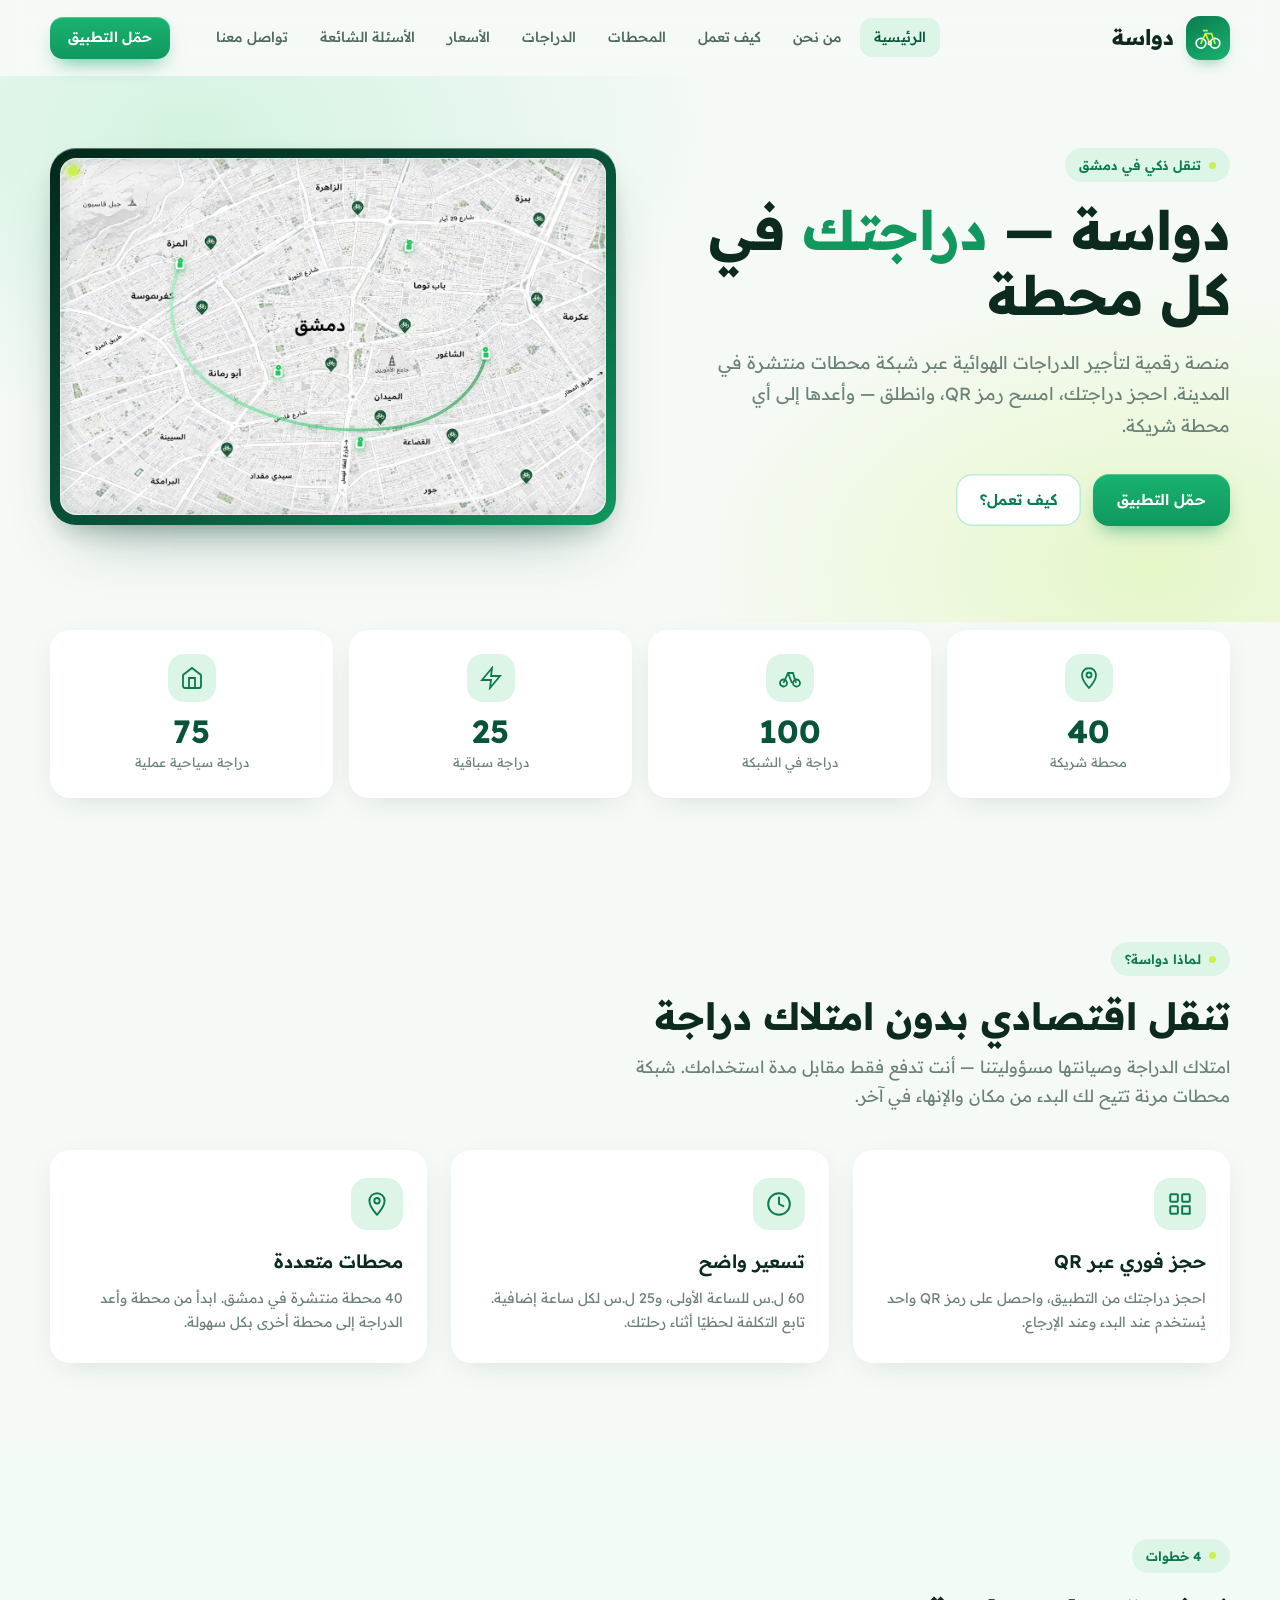
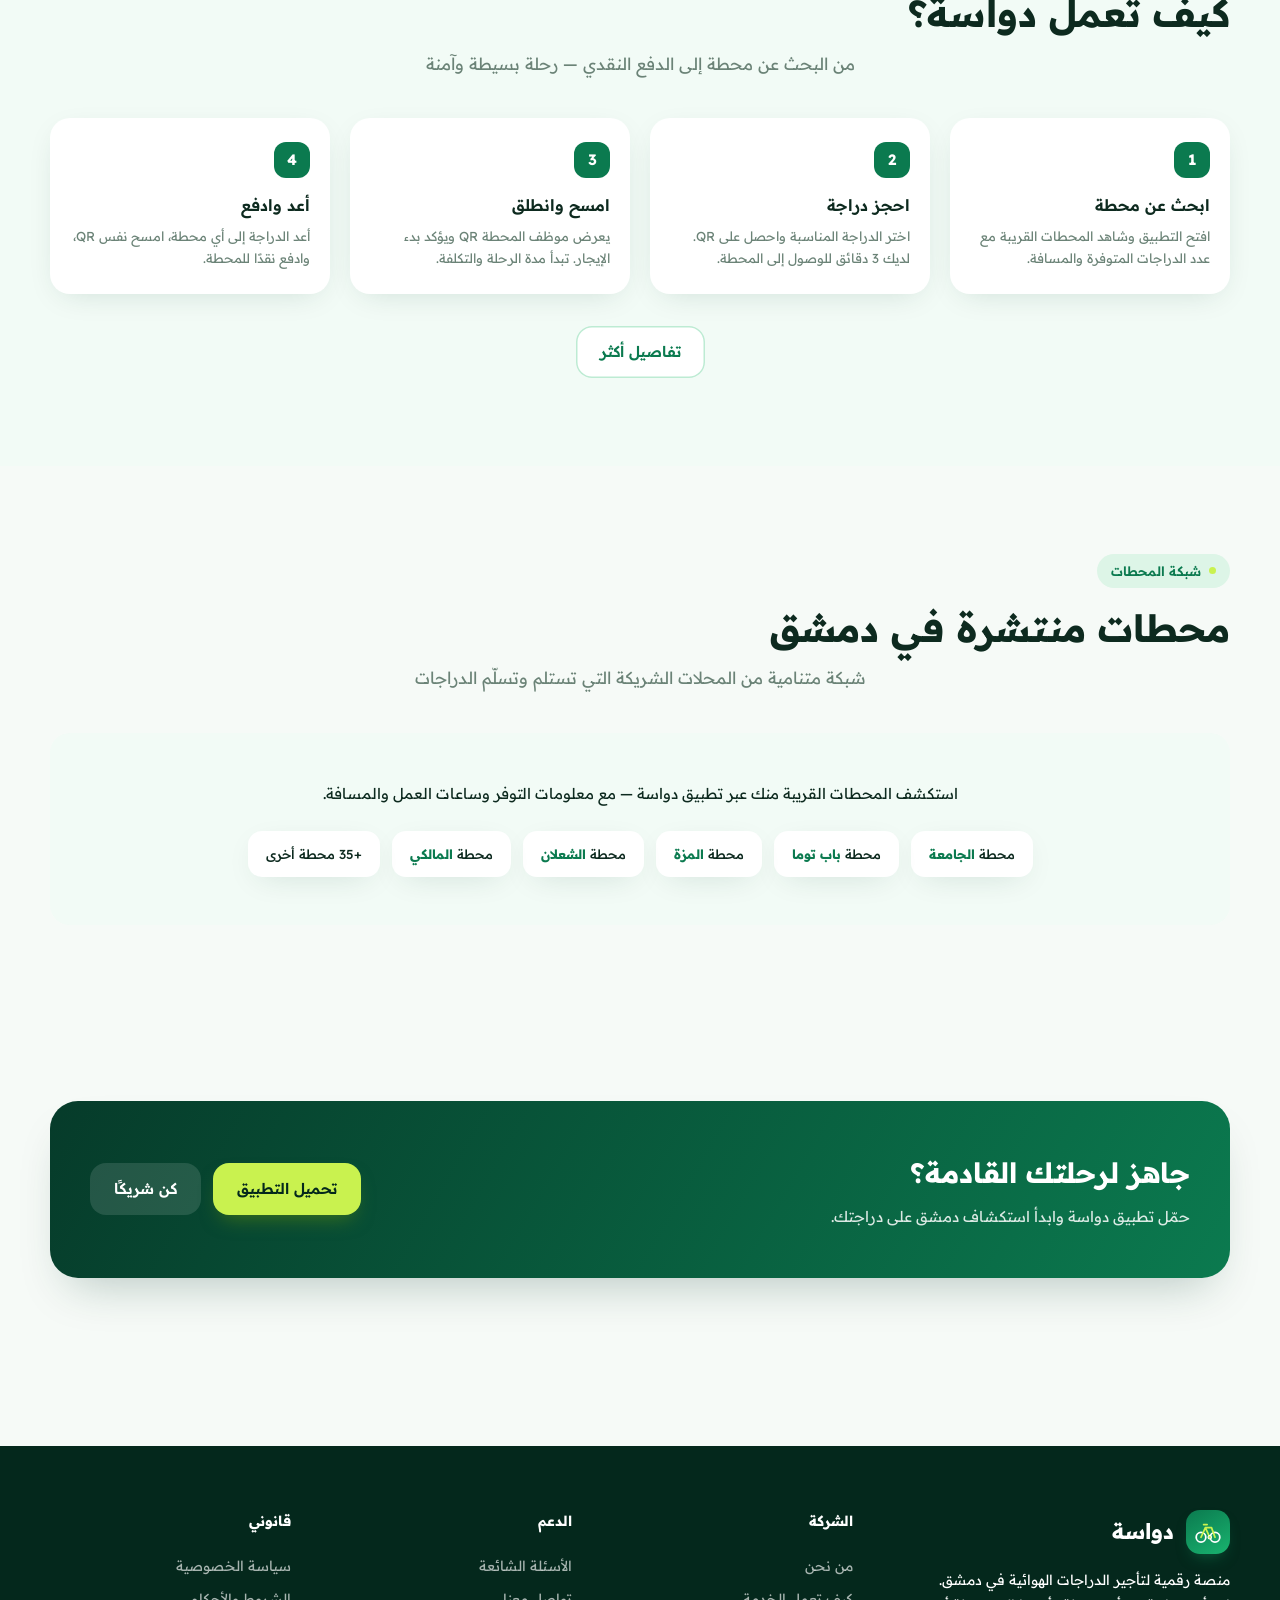
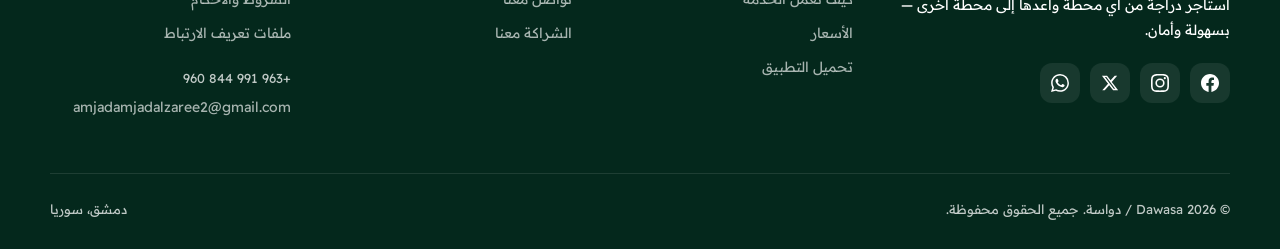
==== commit fcc33aaf: "feat(hero): natural S-curve route avoiding map center, preserves Damascus label visibility" ====
--- a/index.html
+++ b/index.html
@@ -26,11 +26,73 @@
       </div>
       <div class="hero-visual">
         <div class="map-frame">
-          <img src="assets/images/damascus-map.jpg"
-               alt="خريطة محطات دواسة في دمشق"
-               loading="eager"
-               decoding="async"
-               width="900" height="600">
+          <div class="map-canvas">
+            <img src="assets/images/damascus-map.jpg"
+                 alt="خريطة محطات دواسة في دمشق"
+                 loading="eager" decoding="async"
+                 width="900" height="600">
+
+            <svg class="map-overlay" viewBox="0 0 900 600"
+                 preserveAspectRatio="xMidYMid slice"
+                 aria-hidden="true" focusable="false">
+              <defs>
+                <linearGradient id="routeGrad" x1="0%" y1="0%" x2="100%" y2="0%">
+                  <stop offset="0%" stop-color="#86efac"/>
+                  <stop offset="50%" stop-color="#22c55e"/>
+                  <stop offset="100%" stop-color="#15803d"/>
+                </linearGradient>
+              </defs>
+
+              <!-- مسار طبيعي: S واسع في النصف السفلي، لا يمر بمنتصف الصورة -->
+              <path id="heroRoute"
+                    d="M 198 180
+                       C 172 245, 178 325, 250 380
+                       C 322 435, 440 465, 550 450
+                       C 640 437, 690 385, 702 330"
+                    fill="none"/>
+
+              <!-- الخط المنقّط الثابت (خلفية) -->
+              <use href="#heroRoute" stroke="rgba(255,255,255,.9)"
+                   stroke-width="3" stroke-linecap="round"
+                   stroke-dasharray="4 9"/>
+
+              <!-- الخط المتدرّج الذي يُرسم -->
+              <use href="#heroRoute" class="route-draw"
+                   stroke="url(#routeGrad)"
+                   stroke-width="5" stroke-linecap="round"
+                   fill="none"/>
+
+              <!-- أيقونة الدراجة: تذهب وتعود ببطء -->
+              <g class="route-bike">
+                <circle r="11" fill="#ffffff" opacity="0.96"/>
+                <circle r="11" fill="none" stroke="#22c55e" stroke-width="1.8"/>
+                <g transform="translate(-6.5,-5.2) scale(0.65)">
+                  <circle cx="3.5" cy="9" r="4" fill="none"
+                          stroke="#15803d" stroke-width="2"/>
+                  <circle cx="16" cy="9" r="4" fill="none"
+                          stroke="#15803d" stroke-width="2"/>
+                  <path d="M3.5 9 L8 2.5 L14 2.5 L16 9 M8 2.5 L12 9"
+                        fill="none" stroke="#15803d" stroke-width="2"
+                        stroke-linecap="round" stroke-linejoin="round"/>
+                </g>
+
+                <!-- ذهاب وإياب (22 ثانية) -->
+                <animateMotion dur="22s" repeatCount="indefinite" begin="3.6s"
+                               keyPoints="0;1;1;0;0"
+                               keyTimes="0;0.42;0.5;0.92;1"
+                               calcMode="linear">
+                  <mpath href="#heroRoute"/>
+                </animateMotion>
+              </g>
+            </svg>
+
+            <!-- نبضات المحطات -->
+            <span class="station-dot" style="top:30%; left:22%;" data-name="الجامعة"></span>
+            <span class="station-dot" style="top:25%; left:64%;" data-name="باب توما"></span>
+            <span class="station-dot" style="top:60%; left:40%;" data-name="المزة"></span>
+            <span class="station-dot" style="top:55%; left:78%;" data-name="الشعلان"></span>
+            <span class="station-dot" style="top:80%; left:55%;" data-name="المالكي"></span>
+          </div>
         </div>
       </div>
     </div>
--- a/css/style.css
+++ b/css/style.css
@@ -406,14 +406,201 @@
   pointer-events: none;
 }
 
-.map-frame img {
+
+/* ============================================================
+   Hero — Level 1 Animations
+   (نبضات المحطات + المسار المتحرك + الدخول المتدرّج)
+   ============================================================ */
+
+/* --- 1. الدخول المتدرّج لعناصر الـ Hero --- */
+.hero-grid > div:first-child > * {
+  opacity: 0;
+  transform: translateY(18px);
+  animation: heroIn 0.75s cubic-bezier(.2,.8,.2,1) forwards;
+}
+.hero-grid > div:first-child > *:nth-child(1) { animation-delay: 0.10s; }
+.hero-grid > div:first-child > *:nth-child(2) { animation-delay: 0.22s; }
+.hero-grid > div:first-child > *:nth-child(3) { animation-delay: 0.34s; }
+.hero-grid > div:first-child > *:nth-child(4) { animation-delay: 0.46s; }
+
+.hero-visual {
+  opacity: 0;
+  transform: translateY(28px);
+  animation: heroIn 1s cubic-bezier(.2,.8,.2,1) 0.30s forwards;
+}
+
+@keyframes heroIn {
+  to { opacity: 1; transform: translateY(0); }
+}
+
+/* --- 2. حاوية الخريطة (تحمل الصورة + الطبقات فوقها) --- */
+.map-canvas {
+  position: relative;
+  width: 100%;
+  height: 100%;
+  border-radius: 16px;
+  overflow: hidden;
+  background: #E9F6EE;
+  isolation: isolate;
+}
+
+.map-canvas > img {
+  display: block;
   width: 100%;
   height: 100%;
   object-fit: cover;
   object-position: center;
-  border-radius: 16px;
-  display: block;
-  background: #E9F6EE;
+}
+
+/* --- 3. طبقة SVG (المسار + الدراجة) --- */
+.map-overlay {
+  position: absolute;
+  inset: 0;
+  width: 100%;
+  height: 100%;
+  pointer-events: none;
+  z-index: 2;
+}
+
+.map-overlay path[id="heroRoute"] {
+  opacity: 0.55;
+  animation: routeGuide 3.5s ease-in-out infinite;
+}
+@keyframes routeGuide {
+  0%, 100% { opacity: 0.45; }
+  50%      { opacity: 0.75; }
+}
+
+.route-draw {
+  stroke-dasharray: 850;
+  stroke-dashoffset: 850;
+  animation: routeDraw 4.5s cubic-bezier(.4,0,.2,1) 0.7s forwards;
+  filter: drop-shadow(0 2px 6px rgba(22,163,74,.4));
+}@keyframes routeDraw {
+  to { stroke-dashoffset: 0; }
+}
+.route-bike {
+  opacity: 0;
+  animation: bikeIn 0.5s ease-out 2.4s forwards;
+  filter: drop-shadow(0 4px 10px rgba(22,163,74,.45));
+}
+@keyframes bikeIn {
+  to { opacity: 1; }
+}
+
+/* --- 4. نبضات المحطات --- */
+.station-dot {
+  position: absolute;
+  width: 9px;
+  height: 9px;
+  border-radius: 2.5px;              /* مربّع صغير بحواف دائرية */
+  background: #22c55e;
+  border: 2px solid #ffffff;
+  box-shadow:
+    0 2px 6px rgba(22, 163, 74, .55),
+    0 0 0 1px rgba(22, 163, 74, .15);
+  transform: translate(-50%, -50%);
+  z-index: 3;
+  cursor: pointer;
+  pointer-events: auto;
+  transition: transform .25s ease, box-shadow .25s ease;
+}
+
+.station-dot:hover {
+  transform: translate(-50%, -50%) scale(1.25);
+  box-shadow:
+    0 3px 10px rgba(22, 163, 74, .7),
+    0 0 0 1px rgba(22, 163, 74, .3);
+}
+
+/* حلقة نبض دائرية حول المربع */
+.station-dot::before {
+  content: '';
+  position: absolute;
+  top: 50%;
+  left: 50%;
+  width: 100%;
+  height: 100%;
+  border-radius: 50%;
+  border: 2px solid #22c55e;
+  transform: translate(-50%, -50%) scale(1);
+  animation: dotRing 2.8s ease-out infinite;
+  pointer-events: none;
+}
+.station-dot::before {
+  content: '';
+  position: absolute;
+  inset: -2.5px;
+  border-radius: 50%;
+  border: 2px solid #22c55e;
+  animation: dotRing 2.6s ease-out infinite;
+  pointer-events: none;
+}
+
+.station-dot::after {
+  content: attr(data-name);
+  position: absolute;
+  bottom: calc(100% + 10px);
+  left: 50%;
+  transform: translateX(-50%) translateY(4px);
+  background: #ffffff;
+  color: #14532d;
+  font-size: 11px;
+  font-weight: 600;
+  padding: 5px 9px;
+  border-radius: 9px;
+  white-space: nowrap;
+  box-shadow: 0 8px 20px rgba(6, 59, 42, .22);
+  opacity: 0;
+  pointer-events: none;
+  transition: opacity .25s ease, transform .25s ease;
+  z-index: 5;
+}
+
+.station-dot:hover::after,
+.station-dot:focus-visible::after {
+  opacity: 1;
+  transform: translateX(-50%) translateY(0);
+}
+
+/* تأخير مختلف لكل نبضة حتى لا تتزامن */
+.station-dot:nth-of-type(1)::before { animation-delay: 0s;   }
+.station-dot:nth-of-type(2)::before { animation-delay: 0.5s; }
+.station-dot:nth-of-type(3)::before { animation-delay: 1.0s; }
+.station-dot:nth-of-type(4)::before { animation-delay: 1.5s; }
+.station-dot:nth-of-type(5)::before { animation-delay: 2.0s; }
+@keyframes dotRing {
+  0%   { transform: translate(-50%, -50%) scale(1);  opacity: 0.85; }
+  100% { transform: translate(-50%, -50%) scale(3);  opacity: 0; }
+}
+
+/* --- 5. احترام تفضيل تقليل الحركة --- */
+@media (prefers-reduced-motion: reduce) {
+  .hero-grid > div:first-child > *,
+  .hero-visual,
+  .route-draw,
+  .route-bike,
+  .map-overlay path[id="heroRoute"] {
+    animation: none !important;
+    opacity: 1 !important;
+    transform: none !important;
+  }
+  .route-draw { stroke-dashoffset: 0 !important; }
+  .station-dot::before { animation: none !important; opacity: 0 !important; }
+}
+
+/* --- 6. تعديلات الجوال --- */
+@media (max-width: 768px) {
+  .station-dot {
+    width: 11px;
+    height: 11px;
+    border-width: 2px;
+  }
+  .station-dot::after {
+    font-size: 10px;
+    padding: 4px 7px;
+  }
+  .route-draw { stroke-width: 4; }
 }
 /* Notice */
 .notice {
